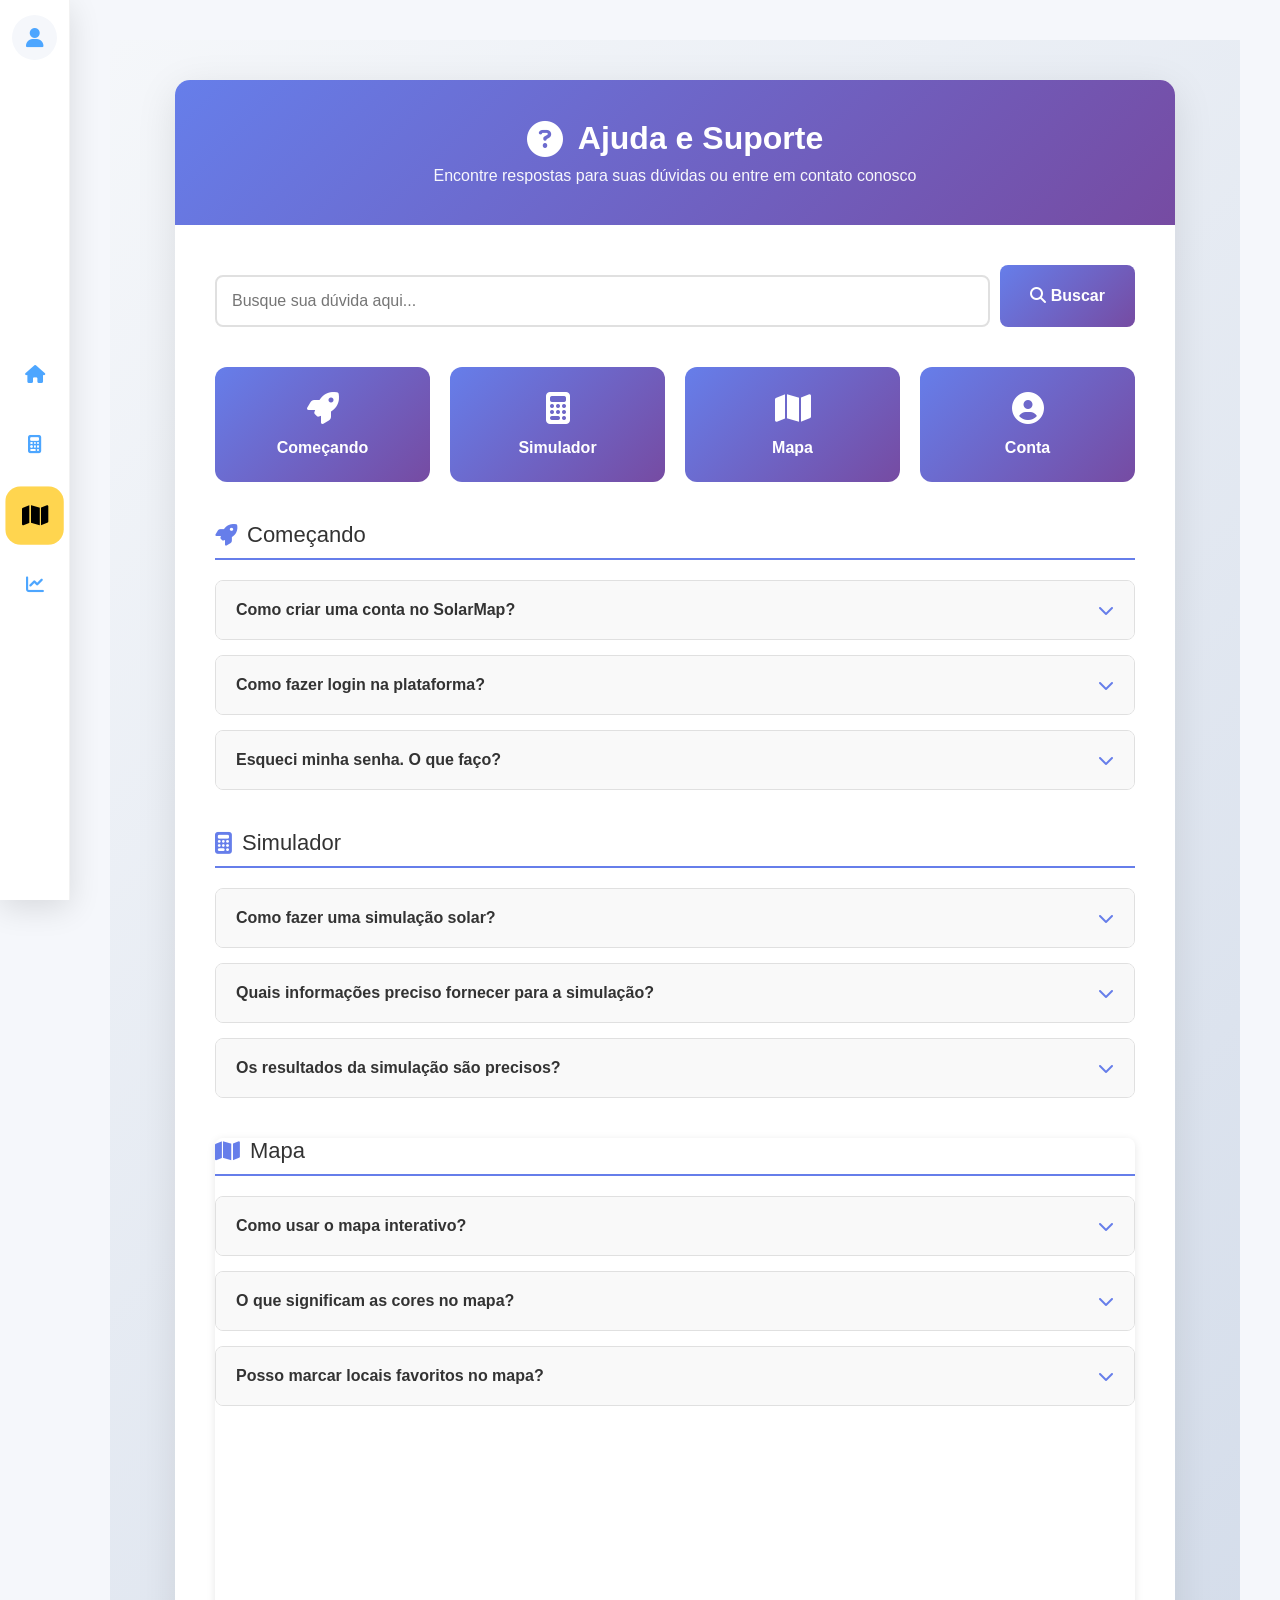
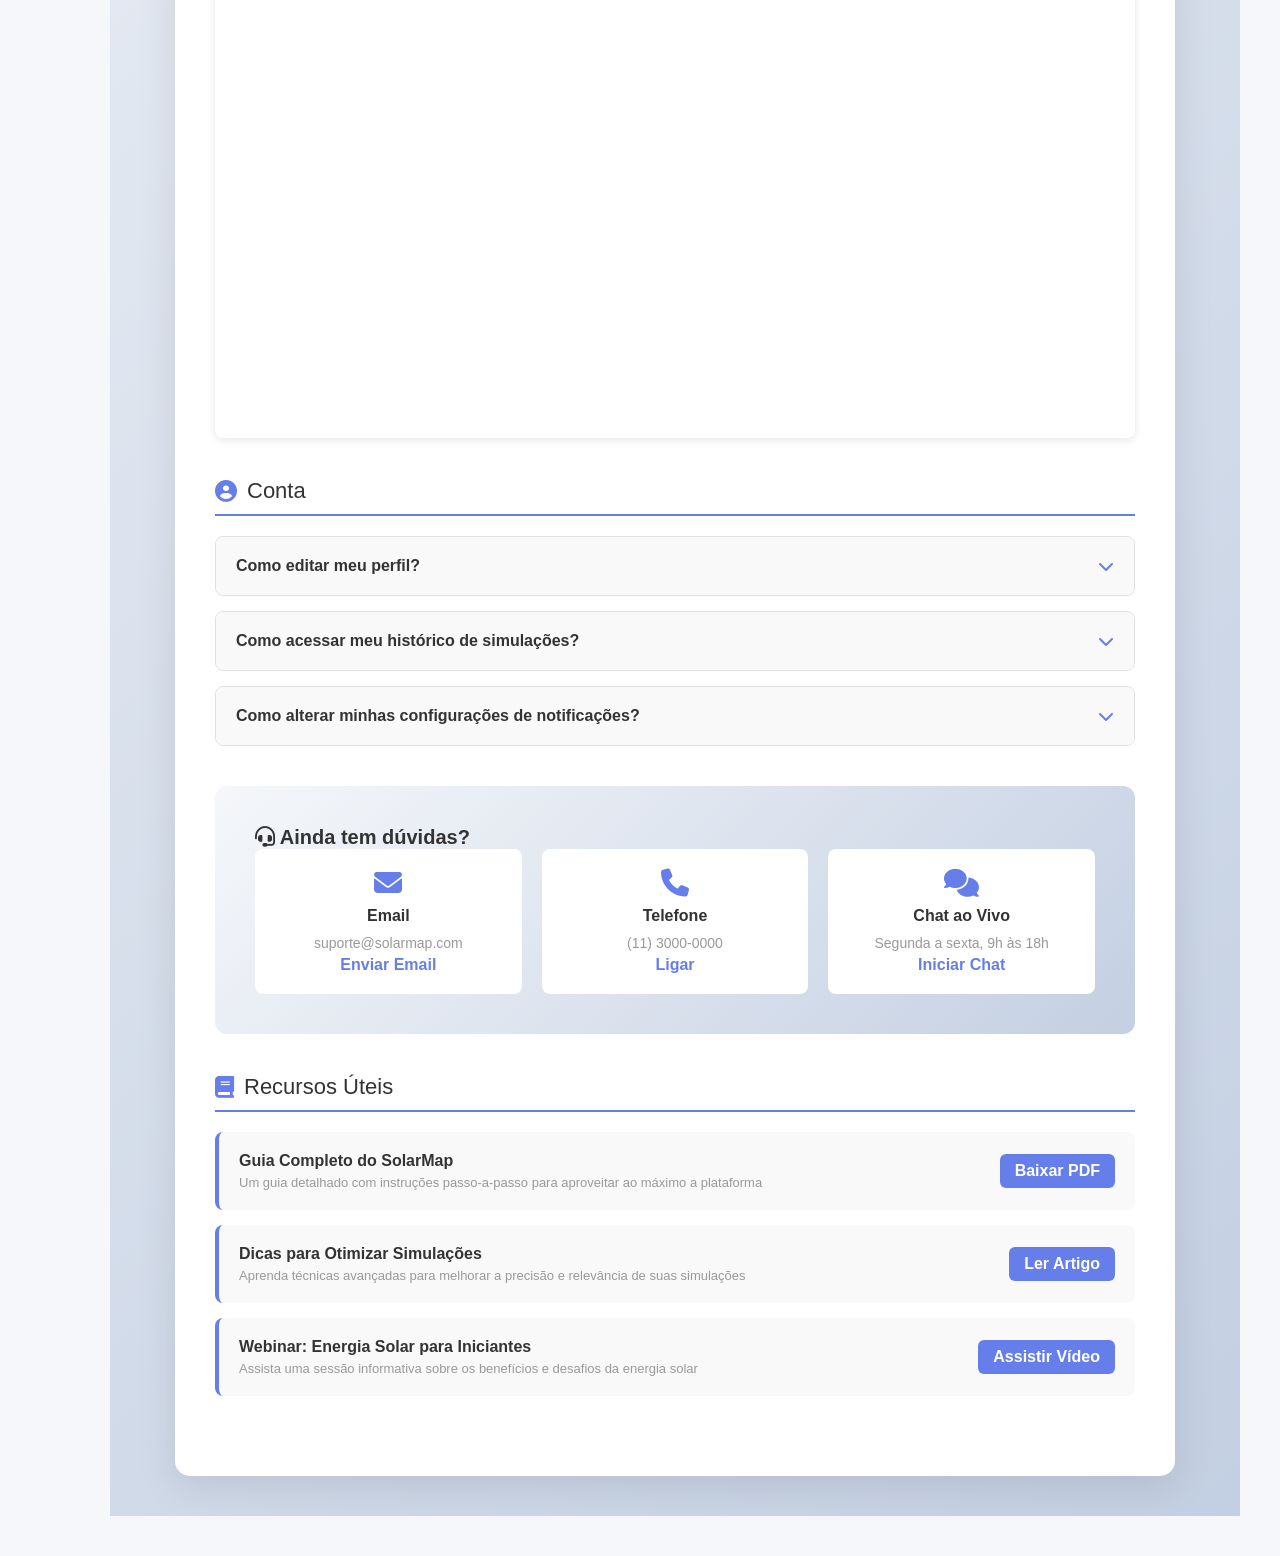
==== Front-End/pages/ajuda.html @ c0f27593 "Implementação das páginas e funcionalidades voltadas ao perfil do usuário" ====
<!DOCTYPE html>
<html lang="pt-BR">

<head>
  <meta charset="UTF-8">
  <meta name="viewport" content="width=device-width, initial-scale=1.0">
  <title>Ajuda e Suporte - SolarMap</title>

  <!-- CSS -->
  <link rel="stylesheet" href="../assets/css/style.css">

  <!-- Ícones -->
  <link href="https://cdnjs.cloudflare.com/ajax/libs/font-awesome/6.5.0/css/all.min.css" rel="stylesheet">

  <style>
    .help-content {
      padding: 40px;
      background: linear-gradient(135deg, #f5f7fa 0%, #c3cfe2 100%);
      min-height: calc(100vh - 80px);
    }

    .help-container-main {
      max-width: 1000px;
      margin: 0 auto;
      background: white;
      border-radius: 15px;
      box-shadow: 0 10px 40px rgba(0, 0, 0, 0.1);
      overflow: hidden;
    }

    .help-header {
      background: linear-gradient(135deg, #667eea 0%, #764ba2 100%);
      padding: 40px;
      color: white;
      text-align: center;
    }

    .help-header h1 {
      margin: 0 0 10px 0;
      font-size: 32px;
      display: flex;
      align-items: center;
      justify-content: center;
      gap: 15px;
    }

    .help-header h1 i {
      font-size: 36px;
    }

    .help-header p {
      margin: 0;
      opacity: 0.95;
      font-size: 16px;
    }

    .help-body {
      padding: 40px;
    }

    .search-section {
      margin-bottom: 40px;
    }

    .search-box {
      display: flex;
      gap: 10px;
      margin-bottom: 20px;
    }

    .search-box input {
      flex: 1;
      padding: 15px;
      border: 2px solid #e0e0e0;
      border-radius: 8px;
      font-size: 16px;
      transition: border-color 0.3s;
    }

    .search-box input:focus {
      outline: none;
      border-color: #667eea;
    }

    .search-box button {
      padding: 15px 30px;
      background: linear-gradient(135deg, #667eea 0%, #764ba2 100%);
      color: white;
      border: none;
      border-radius: 8px;
      font-size: 16px;
      cursor: pointer;
      font-weight: 600;
      transition: transform 0.3s;
    }

    .search-box button:hover {
      transform: translateY(-2px);
    }

    .help-categories {
      display: grid;
      grid-template-columns: repeat(auto-fit, minmax(200px, 1fr));
      gap: 20px;
      margin-bottom: 40px;
    }

    .category-card {
      padding: 25px;
      background: linear-gradient(135deg, #667eea 0%, #764ba2 100%);
      border-radius: 12px;
      color: white;
      cursor: pointer;
      transition: transform 0.3s, box-shadow 0.3s;
      text-align: center;
    }

    .category-card:hover {
      transform: translateY(-5px);
      box-shadow: 0 10px 30px rgba(102, 126, 234, 0.3);
    }

    .category-card i {
      font-size: 32px;
      margin-bottom: 15px;
      display: block;
    }

    .category-card h3 {
      margin: 0;
      font-size: 16px;
    }

    .faq-section {
      margin-bottom: 40px;
    }

    .faq-title {
      font-size: 22px;
      color: #333;
      margin-bottom: 20px;
      padding-bottom: 10px;
      border-bottom: 2px solid #667eea;
      display: flex;
      align-items: center;
      gap: 10px;
    }

    .faq-title i {
      color: #667eea;
    }

    .faq-item {
      background: #f9f9f9;
      border: 1px solid #e0e0e0;
      border-radius: 8px;
      margin-bottom: 15px;
      overflow: hidden;
    }

    .faq-question {
      padding: 20px;
      background: #f9f9f9;
      cursor: pointer;
      display: flex;
      justify-content: space-between;
      align-items: center;
      transition: background 0.3s;
      font-weight: 600;
      color: #333;
    }

    .faq-question:hover {
      background: #f0f0f0;
    }

    .faq-question i {
      color: #667eea;
      transition: transform 0.3s;
    }

    .faq-item.active .faq-question {
      background: #667eea;
      color: white;
    }

    .faq-item.active .faq-question i {
      color: white;
      transform: rotate(180deg);
    }

    .faq-answer {
      display: none;
      padding: 20px;
      color: #555;
      line-height: 1.6;
      background: white;
    }

    .faq-item.active .faq-answer {
      display: block;
    }

    .contact-section {
      background: linear-gradient(135deg, #f5f7fa 0%, #c3cfe2 100%);
      padding: 40px;
      border-radius: 12px;
      margin-bottom: 40px;
    }

    .contact-section h3 {
      margin-top: 0;
      color: #333;
      font-size: 20px;
    }

    .contact-options {
      display: grid;
      grid-template-columns: repeat(auto-fit, minmax(250px, 1fr));
      gap: 20px;
    }

    .contact-option {
      padding: 20px;
      background: white;
      border-radius: 8px;
      text-align: center;
    }

    .contact-option i {
      font-size: 28px;
      color: #667eea;
      margin-bottom: 10px;
      display: block;
    }

    .contact-option h4 {
      margin: 10px 0;
      color: #333;
    }

    .contact-option p {
      margin: 5px 0;
      color: #999;
      font-size: 14px;
    }

    .contact-link {
      color: #667eea;
      text-decoration: none;
      font-weight: 600;
    }

    .contact-link:hover {
      text-decoration: underline;
    }

    .resource-section {
      margin-bottom: 40px;
    }

    .resource-card {
      padding: 20px;
      background: #f9f9f9;
      border-left: 4px solid #667eea;
      border-radius: 8px;
      margin-bottom: 15px;
      display: flex;
      justify-content: space-between;
      align-items: center;
    }

    .resource-info h4 {
      margin: 0 0 5px 0;
      color: #333;
    }

    .resource-info p {
      margin: 0;
      color: #999;
      font-size: 13px;
    }

    .resource-link {
      padding: 8px 15px;
      background: #667eea;
      color: white;
      text-decoration: none;
      border-radius: 6px;
      font-weight: 600;
      transition: background 0.3s;
    }

    .resource-link:hover {
      background: #5568d3;
    }

    @media (max-width: 768px) {
      .help-header h1 {
        flex-direction: column;
        gap: 10px;
      }

      .search-box {
        flex-direction: column;
      }

      .help-categories {
        grid-template-columns: repeat(2, 1fr);
      }

      .contact-options {
        grid-template-columns: 1fr;
      }
    }
  </style>
</head>

<body>

  <!-- SIDEBAR -->
  <aside class="sidebar">
    <div class="profile-container">
      <div class="profile-icon">
        <i class="fas fa-user"></i>
      </div>
      <div class="profile-panel">
        <div class="profile-panel-header">
          <i class="fas fa-user-circle"></i>
          <div class="profile-panel-info">
            <div class="profile-panel-name" id="user-name">Carregando...</div>
            <div class="profile-panel-email" id="user-email">...</div>
          </div>
        </div>
        <ul class="profile-panel-menu">
          <li><a href="./perfil.html"><i class="fas fa-user"></i>Meu Perfil</a></li>
          <li><a href="./configuracoes.html"><i class="fas fa-cog"></i>Configurações</a></li>
          <li><a href="./historico.html"><i class="fas fa-history"></i>Histórico</a></li>
          <li><a href="./ajuda.html"><i class="fas fa-question-circle"></i>Ajuda</a></li>
        </ul>
        <div class="profile-panel-login" id="auth-login-section">
          <a href="./login.html"><i class="fas fa-sign-in-alt"></i>Login</a>
        </div>
        <div class="profile-panel-logout" id="auth-logout-section">
          <a href="#" id="logout-link"><i class="fas fa-sign-out-alt"></i>Sair</a>
        </div>
      </div>
    </div>
    <div class="menu">
      <a href="../index.html" data-label="Início"><i class="fas fa-home"></i></a>
      <a href="./simulador.html" data-label="Simulador"><i class="fas fa-calculator"></i></a>
      <a href="./mapa.html" class="mapa" data-label="Mapa"><i class="fas fa-map"></i></a>
      <a href="./dashboard.html" data-label="Dashboard"><i class="fas fa-chart-line"></i></a>
    </div>
  </aside>

  <!-- CONTEÚDO -->
  <main class="content">
    <section class="help-content">
      <div class="help-container-main">
        
        <!-- HEADER -->
        <div class="help-header">
          <h1><i class="fas fa-question-circle"></i> Ajuda e Suporte</h1>
          <p>Encontre respostas para suas dúvidas ou entre em contato conosco</p>
        </div>

        <!-- CORPO -->
        <div class="help-body">

          <!-- BUSCA -->
          <div class="search-section">
            <div class="search-box">
              <input type="text" id="search-help" placeholder="Busque sua dúvida aqui...">
              <button onclick="searchHelp()">
                <i class="fas fa-search"></i> Buscar
              </button>
            </div>
          </div>

          <!-- CATEGORIAS -->
          <div class="help-categories">
            <div class="category-card" onclick="scrollToCategory('getting-started')">
              <i class="fas fa-rocket"></i>
              <h3>Começando</h3>
            </div>
            <div class="category-card" onclick="scrollToCategory('simulator')">
              <i class="fas fa-calculator"></i>
              <h3>Simulador</h3>
            </div>
            <div class="category-card" onclick="scrollToCategory('map')">
              <i class="fas fa-map"></i>
              <h3>Mapa</h3>
            </div>
            <div class="category-card" onclick="scrollToCategory('account')">
              <i class="fas fa-user-circle"></i>
              <h3>Conta</h3>
            </div>
          </div>

          <!-- FAQ - COMEÇANDO -->
          <div class="faq-section" id="getting-started">
            <div class="faq-title">
              <i class="fas fa-rocket"></i> Começando
            </div>
            
            <div class="faq-item">
              <div class="faq-question">
                <span>Como criar uma conta no SolarMap?</span>
                <i class="fas fa-chevron-down"></i>
              </div>
              <div class="faq-answer">
                Para criar uma conta, clique em "Signup" na página de login. Preencha seus dados pessoais, email e crie uma senha segura. Você receberá um email de confirmação para validar sua conta.
              </div>
            </div>

            <div class="faq-item">
              <div class="faq-question">
                <span>Como fazer login na plataforma?</span>
                <i class="fas fa-chevron-down"></i>
              </div>
              <div class="faq-answer">
                Clique em "Login" na página inicial. Digite seu email e senha nos campos apropriados e clique em "Entrar". Certifique-se de que seu email foi confirmado antes de tentar fazer login.
              </div>
            </div>

            <div class="faq-item">
              <div class="faq-question">
                <span>Esqueci minha senha. O que faço?</span>
                <i class="fas fa-chevron-down"></i>
              </div>
              <div class="faq-answer">
                Na página de login, clique em "Esqueci minha senha". Você será redirecionado para uma página onde deverá inserir seu email. Você receberá um link para redefinir sua senha.
              </div>
            </div>
          </div>

          <!-- FAQ - SIMULADOR -->
          <div class="faq-section" id="simulator">
            <div class="faq-title">
              <i class="fas fa-calculator"></i> Simulador
            </div>
            
            <div class="faq-item">
              <div class="faq-question">
                <span>Como fazer uma simulação solar?</span>
                <i class="fas fa-chevron-down"></i>
              </div>
              <div class="faq-answer">
                Acesse a página do Simulador no menu. Insira o endereço de sua propriedade, informações sobre o telhado e consumo de energia. O sistema calculará automaticamente a viabilidade e potencial de energia solar para sua localização.
              </div>
            </div>

            <div class="faq-item">
              <div class="faq-question">
                <span>Quais informações preciso fornecer para a simulação?</span>
                <i class="fas fa-chevron-down"></i>
              </div>
              <div class="faq-answer">
                Você precisará fornecer: endereço completo, tipo de telhado, área disponível, consumo médio de energia mensal e origens de sombreamento (árvores, edifícios, etc).
              </div>
            </div>

            <div class="faq-item">
              <div class="faq-question">
                <span>Os resultados da simulação são precisos?</span>
                <i class="fas fa-chevron-down"></i>
              </div>
              <div class="faq-answer">
                Nossas simulações utilizam dados de satélite de alta resolução e algoritmos avançados. A precisão é aproximadamente 85-90%. Para resultados mais precisos, recomendamos consultar um profissional especializado.
              </div>
            </div>
          </div>

          <!-- FAQ - MAPA -->
          <div class="faq-section" id="map">
            <div class="faq-title">
              <i class="fas fa-map"></i> Mapa
            </div>
            
            <div class="faq-item">
              <div class="faq-question">
                <span>Como usar o mapa interativo?</span>
                <i class="fas fa-chevron-down"></i>
              </div>
              <div class="faq-answer">
                No mapa, você pode buscar um endereço ou usar a localização atual. Use zoom e movimento do mouse para explorar a área. Os diferentes cores indicam o potencial solar em cada região.
              </div>
            </div>

            <div class="faq-item">
              <div class="faq-question">
                <span>O que significam as cores no mapa?</span>
                <i class="fas fa-chevron-down"></i>
              </div>
              <div class="faq-answer">
                Verde claro = potencial baixo | Verde escuro = potencial médio | Amarelo = potencial alto | Vermelho = potencial muito alto. Quanto mais avermelhado, melhor é o local para instalação solar.
              </div>
            </div>

            <div class="faq-item">
              <div class="faq-question">
                <span>Posso marcar locais favoritos no mapa?</span>
                <i class="fas fa-chevron-down"></i>
              </div>
              <div class="faq-answer">
                Sim! Clique no ícone de favorito em qualquer localização no mapa para salvá-la. Você pode acessar seus locais favoritos a qualquer momento em sua conta.
              </div>
            </div>
          </div>

          <!-- FAQ - CONTA -->
          <div class="faq-section" id="account">
            <div class="faq-title">
              <i class="fas fa-user-circle"></i> Conta
            </div>
            
            <div class="faq-item">
              <div class="faq-question">
                <span>Como editar meu perfil?</span>
                <i class="fas fa-chevron-down"></i>
              </div>
              <div class="faq-answer">
                Clique no ícone de perfil na barra lateral e selecione "Meu Perfil". Você poderá editar suas informações pessoais, endereço e outras configurações. Clique em "Salvar" para confirmar as mudanças.
              </div>
            </div>

            <div class="faq-item">
              <div class="faq-question">
                <span>Como acessar meu histórico de simulações?</span>
                <i class="fas fa-chevron-down"></i>
              </div>
              <div class="faq-answer">
                Clique no ícone de perfil e selecione "Histórico". Você verá todas as simulações realizadas com datas, locais e resultados. Pode visualizar detalhes ou deletar simulações antigas.
              </div>
            </div>

            <div class="faq-item">
              <div class="faq-question">
                <span>Como alterar minhas configurações de notificações?</span>
                <i class="fas fa-chevron-down"></i>
              </div>
              <div class="faq-answer">
                Clique no ícone de perfil e selecione "Configurações". Na seção de Notificações, você pode ativar/desativar diferentes tipos de notificações de acordo com suas preferências.
              </div>
            </div>
          </div>

          <!-- SEÇÃO DE CONTATO -->
          <div class="contact-section">
            <h3><i class="fas fa-headset"></i> Ainda tem dúvidas?</h3>
            <div class="contact-options">
              <div class="contact-option">
                <i class="fas fa-envelope"></i>
                <h4>Email</h4>
                <p>suporte@solarmap.com</p>
                <a href="mailto:suporte@solarmap.com" class="contact-link">Enviar Email</a>
              </div>
              <div class="contact-option">
                <i class="fas fa-phone"></i>
                <h4>Telefone</h4>
                <p>(11) 3000-0000</p>
                <a href="tel:+551130000000" class="contact-link">Ligar</a>
              </div>
              <div class="contact-option">
                <i class="fas fa-comments"></i>
                <h4>Chat ao Vivo</h4>
                <p>Segunda a sexta, 9h às 18h</p>
                <a href="#" class="contact-link">Iniciar Chat</a>
              </div>
            </div>
          </div>

          <!-- RECURSOS ÚTEIS -->
          <div class="resource-section">
            <div class="faq-title">
              <i class="fas fa-book"></i> Recursos Úteis
            </div>
            
            <div class="resource-card">
              <div class="resource-info">
                <h4>Guia Completo do SolarMap</h4>
                <p>Um guia detalhado com instruções passo-a-passo para aproveitar ao máximo a plataforma</p>
              </div>
              <a href="#" class="resource-link">Baixar PDF</a>
            </div>

            <div class="resource-card">
              <div class="resource-info">
                <h4>Dicas para Otimizar Simulações</h4>
                <p>Aprenda técnicas avançadas para melhorar a precisão e relevância de suas simulações</p>
              </div>
              <a href="#" class="resource-link">Ler Artigo</a>
            </div>

            <div class="resource-card">
              <div class="resource-info">
                <h4>Webinar: Energia Solar para Iniciantes</h4>
                <p>Assista uma sessão informativa sobre os benefícios e desafios da energia solar</p>
              </div>
              <a href="#" class="resource-link">Assistir Vídeo</a>
            </div>
          </div>

        </div>
      </div>
    </section>
  </main>

  <!-- Scripts -->
  <script src="../assets/js/config.js"></script>
  <script src="../assets/js/auth.js"></script>
  <script>
    // Verifica autenticação
    function checkAuth() {
      let user = JSON.parse(localStorage.getItem('solarmap_user') || '{}');
      if (!user.email) {
        user.name = 'Usuário Demo';
        user.email = 'demo@solarmap.com';
      }
      document.getElementById('user-name').textContent = user.name || 'Usuário';
      document.getElementById('user-email').textContent = user.email || '';
    }

    // FAQs interativas
    document.querySelectorAll('.faq-question').forEach(question => {
      question.addEventListener('click', function() {
        const parent = this.closest('.faq-item');
        parent.classList.toggle('active');
      });
    });

    // Scroll para categoria
    function scrollToCategory(category) {
      const element = document.getElementById(category);
      element.scrollIntoView({ behavior: 'smooth' });
    }

    // Busca em FAQs
    function searchHelp() {
      const searchTerm = document.getElementById('search-help').value.toLowerCase();
      if (!searchTerm) return;

      document.querySelectorAll('.faq-item').forEach(item => {
        const question = item.querySelector('.faq-question').textContent.toLowerCase();
        const answer = item.querySelector('.faq-answer').textContent.toLowerCase();
        
        if (question.includes(searchTerm) || answer.includes(searchTerm)) {
          item.style.display = 'block';
          item.classList.add('active');
        } else {
          item.style.display = 'none';
        }
      });
    }

    // Inicializa página
    checkAuth();
  </script>
</body>

</html>
---- Front-End/assets/css/style.css ----
:root {
    --azul: #4da6ff;
    --azul-hover: #3399ff;
    --amarelo: #ffd54f;
    --bg: #f5f7fb;
    --branco: #ffffff;
    --texto: #333;
}

/* RESET */
* {
    margin: 0;
    padding: 0;
    box-sizing: border-box;
    font-family: 'Segoe UI', sans-serif;
}

body {
    background: var(--bg);
}

/* SIDEBAR */
.sidebar {
    width: 70px;
    height: 100vh;
    background: var(--branco);
    position: fixed;
    top: 0;
    left: 0;
    display: flex;
    flex-direction: column;
    align-items: center;
    padding-top: 15px;
    box-shadow: 0 8px 32px rgba(0, 0, 0, 0.12);
    z-index: 1000;
    backdrop-filter: blur(10px);
    border-right: 1px solid rgba(0, 0, 0, 0.05);
}

.menu {
    display: flex;
    flex-direction: column;
    gap: 25px;
    align-items: center;
    flex: 1;
    justify-content: center;
}

/* MAPA */
#map {
    width: 100%;
    height: 900px;
    border-radius: 8px;
    box-shadow: 0 2px 8px rgba(0, 0, 0, 0.1);
}

.menu a {
    width: 45px;
    height: 45px;
    display: flex;
    align-items: center;
    justify-content: center;
    color: var(--azul);
    border-radius: 12px;
    font-size: 18px;
    text-decoration: none;
    transition: all 0.3s cubic-bezier(0.4, 0, 0.2, 1);
    position: relative;
}

.menu a::after {
    content: attr(data-label);
    position: absolute;
    left: 100%;
    margin-left: 15px;
    background: var(--azul);
    color: white;
    padding: 8px 12px;
    border-radius: 8px;
    white-space: nowrap;
    font-size: 13px;
    font-weight: 600;
    opacity: 0;
    visibility: hidden;
    transform: translateX(-5px);
    transition: all 0.3s cubic-bezier(0.4, 0, 0.2, 1);
    pointer-events: none;
    box-shadow: 0 4px 12px rgba(77, 166, 255, 0.3);
}

.menu a:hover::after {
    opacity: 1;
    visibility: visible;
    transform: translateX(0);
}

.menu a:hover {
    background: rgba(77, 166, 255, 0.15);
    color: var(--azul);
    transform: scale(1.1);
}

.menu a.active {
    background: var(--azul);
    color: white;
}

.menu a.mapa {
    background: var(--amarelo);
    color: black;
    transform: scale(1.3);
}

.menu a.mapa::after {
    background: var(--amarelo);
    color: black;
    box-shadow: 0 4px 12px rgba(255, 213, 79, 0.3);
}

.menu a.mapa:hover {
    background: var(--amarelo);
    color: black;
}

/* NAVBAR */
.navbar {
    display: none;
}

.logo {
    font-size: 20px;
    font-weight: bold;
    color: var(--azul);
    display: flex;
    align-items: center;
    justify-content: center;
}

.navbar-logo {
    height: 55px;
    width: auto;
    object-fit: contain;
    transition: all 0.3s ease;
    margin-left: -15px;
}

.navbar-logo:hover {
    transform: scale(1.05);
}

.nav-actions {
    display: flex;
    align-items: center;
    gap: 20px;
}

.login-btn {
    background: linear-gradient(135deg, var(--azul) 0%, var(--azul-hover) 100%);
    color: white;
    padding: 10px 24px;
    border-radius: 8px;
    text-decoration: none;
    font-weight: 600;
    font-size: 14px;
    transition: all 0.3s cubic-bezier(0.4, 0, 0.2, 1);
    border: none;
    cursor: pointer;
    box-shadow: 0 4px 12px rgba(77, 166, 255, 0.3);
    display: inline-block;
}

.login-btn:hover {
    transform: translateY(-2px);
    box-shadow: 0 6px 20px rgba(77, 166, 255, 0.5);
    background: linear-gradient(135deg, var(--azul-hover) 0%, #2680cc 100%);
}

.login-btn:active {
    transform: translateY(0);
    box-shadow: 0 2px 8px rgba(77, 166, 255, 0.3);
}

.profile-icon {
    width: 45px;
    height: 45px;
    border-radius: 50%;
    background: var(--bg);
    display: flex;
    align-items: center;
    justify-content: center;
    color: var(--azul);
    font-size: 20px;
    cursor: pointer;
    transition: all 0.3s cubic-bezier(0.4, 0, 0.2, 1);
    border: 2px solid transparent;
    position: relative;
}

.profile-icon::after {
    content: 'Perfil';
    position: absolute;
    left: 100%;
    margin-left: 15px;
    background: var(--azul);
    color: white;
    padding: 8px 12px;
    border-radius: 8px;
    white-space: nowrap;
    font-size: 13px;
    font-weight: 600;
    opacity: 0;
    visibility: hidden;
    transform: translateX(-5px);
    transition: all 0.3s cubic-bezier(0.4, 0, 0.2, 1);
    pointer-events: none;
    box-shadow: 0 4px 12px rgba(77, 166, 255, 0.3);
}

.profile-icon:hover::after {
    opacity: 1;
    visibility: visible;
    transform: translateX(0);
}

.profile-icon:hover {
    background: var(--azul);
    color: white;
    transform: scale(1.1);
    border-color: var(--azul);
    box-shadow: 0 4px 12px rgba(77, 166, 255, 0.3);
}

.profile-container {
    position: relative;
    display: flex;
    flex-direction: column;
    align-items: center;
    width: 100%;
}

.profile-panel {
    position: absolute;
    top: 0;
    left: 100%;
    margin-left: 10px;
    background: white;
    border-radius: 12px;
    box-shadow: 0 8px 32px rgba(0, 0, 0, 0.15);
    min-width: 250px;
    border: 1px solid #e0e0e0;
    opacity: 0;
    visibility: hidden;
    transform: translateX(-10px);
    transition: all 0.3s cubic-bezier(0.4, 0, 0.2, 1);
    z-index: 1001;
}

.profile-panel.active {
    opacity: 1;
    visibility: visible;
    transform: translateX(0);
}

.profile-panel-header {
    padding: 15px 20px;
    border-bottom: 1px solid #f0f0f0;
    display: flex;
    align-items: center;
    gap: 10px;
}

.profile-panel-header i {
    color: var(--azul);
    font-size: 24px;
}

.profile-panel-info {
    display: flex;
    flex-direction: column;
}

.profile-panel-name {
    font-weight: 600;
    color: var(--texto);
    font-size: 14px;
}

.profile-panel-email {
    color: #999;
    font-size: 12px;
    margin-top: 2px;
}

.profile-panel-menu {
    padding: 10px 0;
    list-style: none;
}

.profile-panel-menu li {
    border-bottom: 1px solid #f5f5f5;
}

.profile-panel-menu li:last-child {
    border-bottom: none;
}

.profile-panel-menu a {
    display: flex;
    align-items: center;
    gap: 12px;
    padding: 12px 20px;
    color: var(--texto);
    text-decoration: none;
    font-size: 14px;
    transition: all 0.2s ease;
}

.profile-panel-menu a:hover {
    background: var(--bg);
    color: var(--azul);
    padding-left: 24px;
}

.profile-panel-menu a i {
    width: 16px;
    text-align: center;
    color: inherit;
}

.profile-panel-login {
    padding: 10px 0;
    border-top: 1px solid #f0f0f0;
    text-align: center;
}

.profile-panel-login a {
    background: linear-gradient(135deg, var(--azul) 0%, var(--azul-hover) 100%);
    color: white;
    display: inline-flex;
    align-items: center;
    gap: 12px;
    padding: 10px 16px;
    border-radius: 6px;
    text-decoration: none;
    transition: all 0.2s ease;
    font-size: 13px;
    font-weight: 600;
}

.profile-panel-login a:hover {
    transform: translateY(-2px);
    box-shadow: 0 4px 12px rgba(77, 166, 255, 0.3);
}

.profile-panel-logout {
    padding: 10px 0;
    border-top: 1px solid #f0f0f0;
    text-align: center;
}

.profile-panel-logout a {
    color: #dc3545;
    display: inline-flex;
    align-items: center;
    gap: 12px;
    padding: 12px 20px;
    transition: all 0.2s ease;
}

.profile-panel-logout a:hover {
    background: #dc3545;
    color: white;
    border-radius: 6px;
}

/* CONTENT */
.content {
    margin-left: 70px;
    padding: 40px;
}

/* HERO */
.hero {
    margin-bottom: 40px;
}

.hero h1 {
    font-size: 32px;
    margin-bottom: 10px;
}

.hero p {
    margin-bottom: 20px;
}

/* HERO HIGHLIGHT */
.hero-highlight {
    width: 100vw;
    height: 100vh;
    margin: 0;
    padding: 0;
    margin-left: -70px;
    position: relative;
    overflow: hidden;
    display: flex;
    align-items: center;
    justify-content: center;
    background: linear-gradient(135deg, var(--bg) 0%, #f0f5ff 100%);
}

.hero-highlight-wrapper {
    display: flex;
    align-items: center;
    justify-content: center;
    width: 100%;
    height: 100%;
    padding: 0;
}

.hero-highlight-image {
    width: 100%;
    height: 100%;
    object-fit: cover;
    border-radius: 0;
    box-shadow: none;
    transition: all 0.5s cubic-bezier(0.4, 0, 0.2, 1);
}

.hero-highlight-image:hover {
    transform: scale(1.02);
    box-shadow: inset 0 0 30px rgba(0, 0, 0, 0.1);
}

/* HERO BOX */
.hero-box {
    background: var(--branco);
    border-radius: 20px;
    padding: 40px;
    display: flex;
    align-items: center;
    gap: 40px;
    box-shadow: 0 10px 30px rgba(0, 0, 0, 0.05);
}

.hero-text {
    flex: 1;
}

.hero-text h1 {
    font-size: 36px;
    margin-bottom: 15px;
}

.hero-text p {
    margin-bottom: 10px;
    color: #555;
}

.hero-image img {
    width: 400px;
    border-radius: 16px;
}

/* BOTÕES */
.btn {
    background: var(--azul);
    color: white;
    padding: 10px 20px;
    border-radius: 10px;
    text-decoration: none;
    margin-right: 10px;
    display: inline-block;
}

.btn:hover {
    background: var(--azul-hover);
}

.btn.secondary {
    background: var(--amarelo);
    color: black;
}

/* CARDS */
.cards {
    display: flex;
    gap: 20px;
    margin-top: 20px;
}

.card {
    background: var(--branco);
    padding: 20px;
    border-radius: 16px;
    flex: 1;
    box-shadow: 0 5px 15px rgba(0, 0, 0, 0.05);
}

.card-mapa {
    background: linear-gradient(135deg, #4da6ff, #1e88e5);
    color: white;
}

.card-simulador {
    background: linear-gradient(135deg, #ffd54f, #fbc02d);
    color: black;
}

.card-dashboard {
    background: linear-gradient(135deg, #66bb6a, #43a047);
    color: white;
}

.chart-grid {
    display: grid;
    grid-template-columns: repeat(auto-fit, minmax(280px, 1fr));
    gap: 20px;
    margin-top: 20px;
}

.card canvas {
    width: 100% !important;
    height: 300px !important;
}

.history-card ul {
    list-style: none;
    margin: 0;
    padding: 0;
}

.history-card li {
    padding: 12px 0;
    border-bottom: 1px solid #eee;
}

.history-card li:last-child {
    border-bottom: none;
}

.history-row {
    display: flex;
    justify-content: space-between;
    gap: 12px;
    align-items: center;
    flex-wrap: wrap;
}

.history-row span {
    display: block;
    min-width: 120px;
}



/* INPUT */
input {
    width: 100%;
    padding: 10px;
    margin-top: 10px;
    border-radius: 8px;
    border: 1px solid #ddd;
}

/* FOOTER */
.footer {
    position: fixed;
    bottom: 0;
    left: 90px;
    width: calc(100% - 90px);
    background: white;
    padding: 10px;
    text-align: center;
}

/* LOGIN PAGE */
.login-page {
    background: linear-gradient(135deg, var(--azul) 0%, #1e88e5 100%);
    min-height: 100vh;
    display: flex;
    align-items: center;
    justify-content: center;
    padding: 20px;
}

.login-container {
    display: flex;
    max-width: 1000px;
    width: 100%;
    gap: 40px;
    align-items: center;
}

.login-box {
    background: var(--branco);
    border-radius: 20px;
    padding: 50px 40px;
    box-shadow: 0 20px 60px rgba(0, 0, 0, 0.3);
    flex: 0 0 400px;
    animation: slideIn 0.5s ease-out;
}

@keyframes slideIn {
    from {
        opacity: 0;
        transform: translateY(20px);
    }
    to {
        opacity: 1;
        transform: translateY(0);
    }
}

.login-header {
    text-align: center;
    margin-bottom: 40px;
}

.login-logo {
    font-size: 50px;
    margin-bottom: 15px;
}

.login-logo-svg {
    width: 140px;
    height: auto;
    margin: 0 auto 15px auto;
    display: block;
}

.login-header h1 {
    font-size: 32px;
    color: var(--azul);
    font-weight: bold;
    margin-bottom: 5px;
}

.login-header p {
    color: #999;
    font-size: 14px;
}

/* FORM */
.login-form {
    display: flex;
    flex-direction: column;
    gap: 20px;
}

.form-group {
    display: flex;
    flex-direction: column;
}

.form-group label {
    color: var(--texto);
    font-weight: 600;
    margin-bottom: 8px;
    font-size: 14px;
}

.form-group label i {
    margin-right: 8px;
    color: var(--azul);
}

.form-group input {
    padding: 12px 15px;
    border: 2px solid #e0e0e0;
    border-radius: 10px;
    font-size: 14px;
    transition: 0.3s;
    width: 100%;
    margin-top: 0 !important;
}

.form-group input:focus {
    outline: none;
    border-color: var(--azul);
    box-shadow: 0 0 0 3px rgba(77, 166, 255, 0.1);
}

.form-group input::placeholder {
    color: #ccc;
}

/* CHECKBOX */
.form-check {
    display: flex;
    align-items: center;
    gap: 8px;
    margin-top: 10px;
}

.form-check input[type="checkbox"] {
    width: 18px;
    height: 18px;
    cursor: pointer;
    accent-color: var(--azul);
    margin: 0;
}

.form-check label {
    cursor: pointer;
    font-size: 14px;
    color: #666;
    margin: 0;
}

/* BOTÃO LOGIN */
.btn-login {
    background: linear-gradient(135deg, var(--azul), #1e88e5);
    color: white;
    padding: 12px 20px;
    border: none;
    border-radius: 10px;
    font-size: 16px;
    font-weight: bold;
    cursor: pointer;
    transition: 0.3s;
    margin-top: 15px;
}

.btn-login:hover {
    background: linear-gradient(135deg, var(--azul-hover), #1565c0);
    transform: translateY(-2px);
    box-shadow: 0 10px 20px rgba(77, 166, 255, 0.3);
}

.btn-login i {
    margin-right: 8px;
}

/* FOOTER LINKS */
.login-footer {
    text-align: center;
    margin-top: 25px;
    padding-top: 20px;
    border-top: 1px solid #f0f0f0;
    font-size: 13px;
}

.login-footer a {
    color: var(--azul);
    text-decoration: none;
    transition: 0.3s;
}

.login-footer a:hover {
    color: var(--azul-hover);
    text-decoration: underline;
}

.login-footer .divider {
    color: #ddd;
    margin: 0 10px;
}

/* SIGNUP SECTION */
.signup-section {
    text-align: center;
    margin-top: 20px;
    color: #999;
    font-size: 14px;
}

.signup-link {
    color: var(--azul);
    font-weight: bold;
    text-decoration: none;
    transition: 0.3s;
}

.signup-link:hover {
    color: var(--azul-hover);
    text-decoration: underline;
}

/* ILUSTRAÇÃO LATERAL */
.login-illustration {
    flex: 1;
    display: flex;
    align-items: center;
    justify-content: center;
    color: white;
    text-align: center;
}

.illustration-content {
    animation: float 3s ease-in-out infinite;
}

@keyframes float {
    0%, 100% {
        transform: translateY(0px);
    }
    50% {
        transform: translateY(-20px);
    }
}

.illustration-content i {
    font-size: 100px;
    display: block;
    margin-bottom: 20px;
    opacity: 0.9;
}

.illustration-content h2 {
    font-size: 28px;
    margin-bottom: 10px;
    font-weight: bold;
}

.illustration-content p {
    font-size: 16px;
    opacity: 0.9;
    max-width: 300px;
}

/* RESPONSIVO */
@media (max-width: 900px) {
    .login-illustration {
        display: none;
    }

    .login-box {
        flex: 0 0 100%;
        max-width: 400px;
    }
}

@media (max-width: 768px) {

    .login-page {
        padding: 20px;
    }

    .login-container {
        gap: 20px;
    }

    .login-box {
        padding: 40px 25px;
        flex: 1;
    }

    .login-header h1 {
        font-size: 24px;
    } /* --FIM DO LOGIN-- */

    .sidebar {
        width: 100%;
        height: 70px;
        bottom: 0;
        top: auto;
        flex-direction: row;
    }

    .menu {
        flex-direction: row;
    }

    .navbar {
        left: 0;
        width: 100%;
    }

    .content {
        margin-left: 0;
        margin-bottom: 80px;
        padding: 20px;
    }

    .cards {
        flex-direction: column;
    }

    .footer {
        display: none;
    }

    /* HERO BOX */
    .hero-box {
        background: var(--branco);
        border-radius: 20px;
        padding: 40px;
        display: flex;
        align-items: center;
        gap: 40px;
        box-shadow: 0 10px 30px rgba(0, 0, 0, 0.05);
    }

    .hero-text {
        flex: 1;
    }

    .hero-text h1 {
        font-size: 36px;
        margin-bottom: 15px;
    }

    .hero-text p {
        margin-bottom: 10px;
        color: #555;
    }

    .hero-image img {
        width: 400px;
        border-radius: 16px;
    }

    /* NAV ACTIONS (login + perfil) */
    .nav-actions {
        display: flex;
        align-items: center;
        gap: 15px;
    }

    /* Ícone perfil */
    .profile-icon {
        width: 40px;
        height: 40px;
        border-radius: 50%;
        background: var(--azul);
        display: flex;
        align-items: center;
        justify-content: center;
        color: white;
        font-size: 18px;
        cursor: pointer;
        transition: 0.3s;
    }

    .profile-icon:hover {
        background: var(--azul-hover);
        transform: scale(1.1);
    }
}

/* ===== MENSAGENS DE ERRO/SUCESSO ===== */
.message {
    padding: 12px 15px;
    border-radius: 8px;
    font-size: 14px;
    margin-bottom: 15px;
    display: flex;
    align-items: center;
    animation: slideDown 0.3s ease-in-out;
}

@keyframes slideDown {
    from {
        opacity: 0;
        transform: translateY(-10px);
    }
    to {
        opacity: 1;
        transform: translateY(0);
    }
}

.message.error {
    background-color: #ffebee;
    color: #c62828;
    border-left: 4px solid #c62828;
}

.message.success {
    background-color: #e8f5e9;
    color: #2e7d32;
    border-left: 4px solid #2e7d32;
}

.message.warning {
    background-color: #fff3cd;
    color: #856404;
    border-left: 4px solid #ffc107;
}

.message.info {
    background-color: #e3f2fd;
    color: #1976d2;
    border-left: 4px solid #1976d2;
}

/* Desabilitar botões durante processamento */
button:disabled {
    opacity: 0.7;
    cursor: not-allowed;
}

/* ===== HERO PRINCIPAL - NOVA VERSÃO ===== */
.hero-main {
    width: 100vw;
    height: calc(100vh - 70px);
    margin: 0;
    padding: 0;
    margin-left: -90px;
    margin-top: -70px;
    background-image: url('../images/background0.png');
    background-size: cover;
    background-position: center;
    background-attachment: fixed;
    position: relative;
    overflow: visible;
    display: flex;
    align-items: center;
    justify-content: center;
    z-index: 10;
}

/* Overlay escuro suave */
.hero-overlay {
    position: absolute;
    top: 0;
    left: 0;
    width: 100%;
    height: 100%;
    background: rgba(0, 0, 0, 0.50);
    z-index: 1;
}

/* Sombra gradiente lateral (esquerda para direita) */
.hero-shadow-gradient {
    position: absolute;
    top: 0;
    left: 0;
    width: 100%;
    height: 100%;
    background: linear-gradient(
        to right,
        rgba(0, 0, 0, 0.08) 0%,
        rgba(0, 0, 0, 0.04) 25%,
        rgba(0, 0, 0, 0.01) 50%,
        rgba(0, 0, 0, 0) 80%
    );
    z-index: 2;
    pointer-events: none;
}

.hero-main-wrapper {
    width: 100%;
    height: 100%;
    display: flex;
    align-items: center;
    justify-content: space-between;
    padding: 60px 80px;
    padding-left: calc(90px + 80px);
    position: relative;
    z-index: 3;
    gap: 80px;
    max-width: 100%;
    margin: 0;
}

/* LOGO CONTAINER (LEFT SIDE) */
.hero-logo-container {
    flex: 1;
    display: flex;
    align-items: center;
    justify-content: center;
    min-width: 250px;
    min-height: 350px;
    animation: fadeInLeft 0.8s ease-out;
}

@keyframes fadeInLeft {
    from {
        opacity: 0;
        transform: translateX(-30px);
    }
    to {
        opacity: 1;
        transform: translateX(0);
    }
}

.hero-logo {
    width: 100%;
    height: 100%;
    object-fit: contain;
    max-width: 400px;
    max-height: 400px;
    filter: drop-shadow(0 10px 30px rgba(0, 0, 0, 0.2));
    transition: all 0.5s cubic-bezier(0.4, 0, 0.2, 1);
}

.hero-logo-container:hover .hero-logo {
    filter: drop-shadow(0 15px 40px rgba(0, 0, 0, 0.3));
    transform: scale(1.02);
}

/* CONTENT CONTAINER (RIGHT SIDE) */
.hero-content {
    flex: 1;
    display: flex;
    flex-direction: column;
    justify-content: center;
    color: white;
    animation: fadeInRight 0.8s ease-out 0.2s both;
}

@keyframes fadeInRight {
    from {
        opacity: 0;
        transform: translateX(30px);
    }
    to {
        opacity: 1;
        transform: translateX(0);
    }
}

/* TÍTULO */
.hero-title {
    font-family: 'Poppins', 'Montserrat', sans-serif;
    font-size: 42px;
    font-weight: 800;
    line-height: 1.3;
    margin-bottom: 30px;
    color: #1a3a52;
    letter-spacing: -0.5px;
    word-spacing: 0.05em;
    text-shadow: 0 2px 4px rgba(0, 0, 0, 0.1);
}

/* Destaque 1 - PONTO IDEAL (Azul mais escuro) */
.highlight-primary {
    color: #1a3a52;
    font-weight: 900;
    display: inline-block;
}

/* Destaque 2 - SATÉLITE (Dourado) */
.highlight-secondary {
    color: #d4a535;
    font-weight: 900;
    display: inline-block;
}

/* DESCRIÇÃO */
.hero-description {
    font-family: 'Poppins', 'Inter', sans-serif;
    font-size: 15px;
    line-height: 1.8;
    color: #2a2a2a;
    margin-bottom: 40px;
    max-width: 600px;
    letter-spacing: 0.3px;
    font-weight: 400;
}

/* BOTÃO CTA */
.hero-cta-button {
    display: inline-flex;
    align-items: center;
    justify-content: center;
    background: linear-gradient(135deg, #d4a535, #c49428);
    color: #1a3a52;
    padding: 16px 50px;
    border-radius: 50px;
    text-decoration: none;
    font-weight: 800;
    font-size: 15px;
    font-family: 'Poppins', 'Montserrat', sans-serif;
    border: 2px solid transparent;
    transition: all 0.4s cubic-bezier(0.4, 0, 0.2, 1);
    width: fit-content;
    box-shadow: 0 10px 30px rgba(212, 165, 53, 0.3);
    cursor: pointer;
    text-transform: uppercase;
    letter-spacing: 0.5px;
    position: relative;
    overflow: hidden;
}

.hero-cta-button::before {
    content: '';
    position: absolute;
    width: 100%;
    height: 100%;
    background: linear-gradient(135deg, #c49428, #b08620);
    top: 0;
    left: -100%;
    transition: left 0.4s cubic-bezier(0.4, 0, 0.2, 1);
    z-index: -1;
}

.hero-cta-button:hover::before {
    left: 0;
}

.hero-cta-button:hover {
    transform: scale(1.05);
    box-shadow: 0 15px 40px rgba(212, 165, 53, 0.5);
}

.hero-cta-button:active {
    transform: scale(0.98);
}

/* ===== RESPONSIVIDADE ===== */
@media (max-width: 1200px) {
    .hero-main-wrapper {
        padding: 40px;
        gap: 40px;
    }

    .hero-title {
        font-size: 36px;
    }

    .hero-logo {
        max-width: 550px;
        max-height: 550px;
    }

    .hero-description {
        font-size: 14px;
        max-width: 550px;
    }

    .hero-cta-button {
        padding: 14px 40px;
        font-size: 14px;
    }
}

@media (max-width: 992px) {
    .hero-main-wrapper {
        flex-direction: row;
        justify-content: center;
        padding: 40px 30px;
        gap: 30px;
    }

    .hero-logo-container {
        min-width: auto;
        flex: 1;
        max-width: 550px;
    }

    .hero-content {
        align-items: flex-start;
        text-align: left;
        flex: 1;
    }

    .hero-title {
        font-size: 32px;
        max-width: 100%;
    }

    .hero-description {
        max-width: 100%;
    }
}

@media (max-width: 768px) {
    .hero-main {
        height: 100vh;
        width: 100vw;
        margin-left: -20px;
        margin-top: -20px;
        margin-right: -20px;
    }

    .hero-main-wrapper {
        flex-direction: column;
        padding: 30px 20px;
        gap: 25px;
    }

    .hero-logo-container {
        order: 1;
        max-width: 360px;
        min-width: auto;
    }

    .hero-logo {
        max-width: 360px;
        max-height: 400px;
    }

    .hero-content {
        order: 2;
        align-items: center;
        text-align: center;
    }

    .hero-title {
        font-size: 24px;
        line-height: 1.4;
        margin-bottom: 20px;
    }

    .hero-description {
        font-size: 13px;
        line-height: 1.6;
        margin-bottom: 25px;
        max-width: 100%;
    }

    .hero-cta-button {
        padding: 12px 30px;
        font-size: 13px;
        width: 100%;
        max-width: 350px;
        justify-content: center;
    }
}

@media (max-width: 480px) {
    .hero-main-wrapper {
        padding: 20px 15px;
        gap: 20px;
    }

    .hero-title {
        font-size: 18px;
    }

    .hero-logo-container {
        max-width: 250px;
    }

    .hero-logo {
        max-width: 250px;
        max-height: 290px;
    }

    .hero-description {
        font-size: 12px;
    }

    .hero-cta-button {
        padding: 10px 20px;
        font-size: 11px;
    }
}

/* ===== BOTÃO FLUTUANTE PARA PESQUISA DE CEP ===== */
.floating-button {
    position: fixed;
    bottom: 30px;
    right: 30px;
    width: 60px;
    height: 60px;
    background: linear-gradient(135deg, var(--azul), #1e88e5);
    border: none;
    border-radius: 50%;
    cursor: pointer;
    box-shadow: 0 8px 24px rgba(77, 166, 255, 0.4);
    display: flex;
    align-items: center;
    justify-content: center;
    color: white;
    font-size: 24px;
    transition: all 0.3s cubic-bezier(0.4, 0, 0.2, 1);
    z-index: 999;
}

.floating-button:hover {
    transform: scale(1.15) translateY(-5px);
    box-shadow: 0 12px 32px rgba(77, 166, 255, 0.6);
}

.floating-button:active {
    transform: scale(0.95);
}

/* ===== MODAL DE PESQUISA DE CEP ===== */
.modal-overlay {
    display: none;
    position: fixed;
    top: 0;
    left: 0;
    width: 100%;
    height: 100%;
    background: rgba(0, 0, 0, 0.5);
    backdrop-filter: blur(4px);
    z-index: 1001;
    animation: fadeIn 0.3s ease-in-out;
}

.modal-overlay.active {
    display: flex;
    align-items: center;
    justify-content: center;
}

@keyframes fadeIn {
    from {
        opacity: 0;
    }
    to {
        opacity: 1;
    }
}

.modal-content {
    background: white;
    border-radius: 20px;
    padding: 40px;
    width: 90%;
    max-width: 500px;
    box-shadow: 0 20px 60px rgba(0, 0, 0, 0.3);
    animation: slideUp 0.4s cubic-bezier(0.4, 0, 0.2, 1);
}

@keyframes slideUp {
    from {
        opacity: 0;
        transform: translateY(30px);
    }
    to {
        opacity: 1;
        transform: translateY(0);
    }
}

.modal-header {
    display: flex;
    justify-content: space-between;
    align-items: center;
    margin-bottom: 30px;
    border-bottom: 2px solid var(--bg);
    padding-bottom: 20px;
}

.modal-header h2 {
    font-size: 24px;
    color: var(--azul);
    margin: 0;
}

.modal-close {
    background: none;
    border: none;
    font-size: 28px;
    color: #999;
    cursor: pointer;
    transition: all 0.2s;
}

.modal-close:hover {
    color: var(--texto);
    transform: rotate(90deg);
}

.cep-input-group {
    display: flex;
    gap: 10px;
    margin-bottom: 20px;
}

.cep-input-group input {
    flex: 1;
    padding: 12px 15px;
    border: 2px solid #e0e0e0;
    border-radius: 10px;
    font-size: 16px;
    transition: 0.3s;
}

.cep-input-group input:focus {
    outline: none;
    border-color: var(--azul);
    box-shadow: 0 0 0 3px rgba(77, 166, 255, 0.1);
}

.cep-input-group button {
    padding: 12px 30px;
    background: linear-gradient(135deg, var(--azul), #1e88e5);
    color: white;
    border: none;
    border-radius: 10px;
    font-weight: 600;
    cursor: pointer;
    transition: all 0.3s;
}

.cep-input-group button:hover {
    transform: translateY(-2px);
    box-shadow: 0 6px 20px rgba(77, 166, 255, 0.4);
}

.cep-input-group button:disabled {
    opacity: 0.6;
    cursor: not-allowed;
    transform: none;
}

.modal-message {
    padding: 12px 15px;
    border-radius: 8px;
    font-size: 14px;
    margin-top: 15px;
    display: none;
    animation: slideDown 0.3s ease-in-out;
}

.modal-message.show {
    display: block;
}

.modal-message.error {
    background-color: #ffebee;
    color: #c62828;
    border-left: 4px solid #c62828;
}

.modal-message.success {
    background-color: #e8f5e9;
    color: #2e7d32;
    border-left: 4px solid #2e7d32;
}

/* ===== PAINEL LATERAL DE ANÁLISE SOLAR ===== */
.solar-panel {
    position: fixed;
    right: 0;
    top: 0;
    width: 400px;
    height: 100vh;
    background: white;
    box-shadow: -8px 0 24px rgba(0, 0, 0, 0.15);
    z-index: 1000;
    display: none;
    flex-direction: column;
    transform: translateX(100%);
    transition: transform 0.4s cubic-bezier(0.4, 0, 0.2, 1);
    overflow-y: auto;
}

.solar-panel.active {
    display: flex;
    transform: translateX(0);
}

.solar-panel-header {
    background: linear-gradient(135deg, var(--azul), #1e88e5);
    color: white;
    padding: 30px 25px;
    display: flex;
    justify-content: space-between;
    align-items: flex-start;
    gap: 15px;
}

.solar-panel-header-content h2 {
    font-size: 22px;
    margin: 0 0 10px 0;
}

.solar-panel-header-content p {
    font-size: 13px;
    opacity: 0.9;
    margin: 0;
}

.solar-panel-close {
    background: none;
    border: none;
    color: white;
    font-size: 24px;
    cursor: pointer;
    transition: all 0.2s;
    padding: 0;
    min-width: 24px;
    text-align: center;
}

.solar-panel-close:hover {
    transform: rotate(90deg);
}

.solar-panel-content {
    flex: 1;
    padding: 25px;
    overflow-y: auto;
}

.solar-info-card {
    background: var(--bg);
    border-radius: 12px;
    padding: 18px;
    margin-bottom: 18px;
    border-left: 4px solid var(--azul);
    transition: all 0.2s;
}

.solar-info-card:hover {
    transform: translateX(5px);
    box-shadow: 0 4px 12px rgba(77, 166, 255, 0.15);
}

.solar-info-card h3 {
    font-size: 13px;
    color: #666;
    text-transform: uppercase;
    letter-spacing: 0.5px;
    margin: 0 0 8px 0;
    font-weight: 600;
}

.solar-info-card .value {
    font-size: 24px;
    font-weight: bold;
    color: var(--azul);
    margin: 0;
}

.solar-info-card .unit {
    font-size: 13px;
    color: #999;
    margin-left: 5px;
}

.solar-info-card .description {
    font-size: 12px;
    color: #666;
    margin-top: 8px;
    line-height: 1.4;
}

.potential-badge {
    display: inline-block;
    padding: 8px 16px;
    border-radius: 20px;
    font-weight: 600;
    font-size: 14px;
    margin-top: 10px;
    text-align: center;
}

.potential-badge.high {
    background: #e8f5e9;
    color: #2e7d32;
    border: 2px solid #4caf50;
}

.potential-badge.medium {
    background: #fff3cd;
    color: #856404;
    border: 2px solid #ffc107;
}

.potential-badge.low {
    background: #ffebee;
    color: #c62828;
    border: 2px solid #f44336;
}

.solar-message {
    background: #e3f2fd;
    border-left: 4px solid var(--azul);
    padding: 15px;
    border-radius: 8px;
    font-size: 14px;
    color: #1565c0;
    margin-bottom: 20px;
    line-height: 1.5;
}

.solar-button {
    width: 100%;
    padding: 14px;
    background: linear-gradient(135deg, var(--amarelo), #fbc02d);
    color: black;
    border: none;
    border-radius: 10px;
    font-weight: 600;
    font-size: 14px;
    cursor: pointer;
    transition: all 0.3s;
    margin-top: 15px;
}

.solar-button:hover {
    transform: translateY(-2px);
    box-shadow: 0 6px 20px rgba(255, 213, 79, 0.4);
}

.solar-button:disabled {
    opacity: 0.6;
    cursor: not-allowed;
}

.loading-spinner {
    display: inline-block;
    width: 18px;
    height: 18px;
    border: 3px solid var(--bg);
    border-top-color: var(--azul);
    border-radius: 50%;
    animation: spin 0.8s linear infinite;
    margin-right: 8px;
}

@keyframes spin {
    to {
        transform: rotate(360deg);
    }
}

/* ===== RESPONSIVIDADE PARA MÓVEL ===== */
@media (max-width: 768px) {
    .floating-button {
        bottom: 20px;
        right: 20px;
        width: 55px;
        height: 55px;
        font-size: 20px;
    }

    .solar-panel {
        width: 100%;
        max-width: 85vw;
        right: auto;
        left: 0;
        transform: translateX(-100%);
    }

    .solar-panel.active {
        transform: translateX(0);
    }

    .modal-content {
        width: 95%;
        padding: 30px 20px;
    }

    .solar-panel-content {
        padding: 20px 15px;
    }

    .solar-info-card {
        padding: 15px;
        margin-bottom: 15px;
    }
}
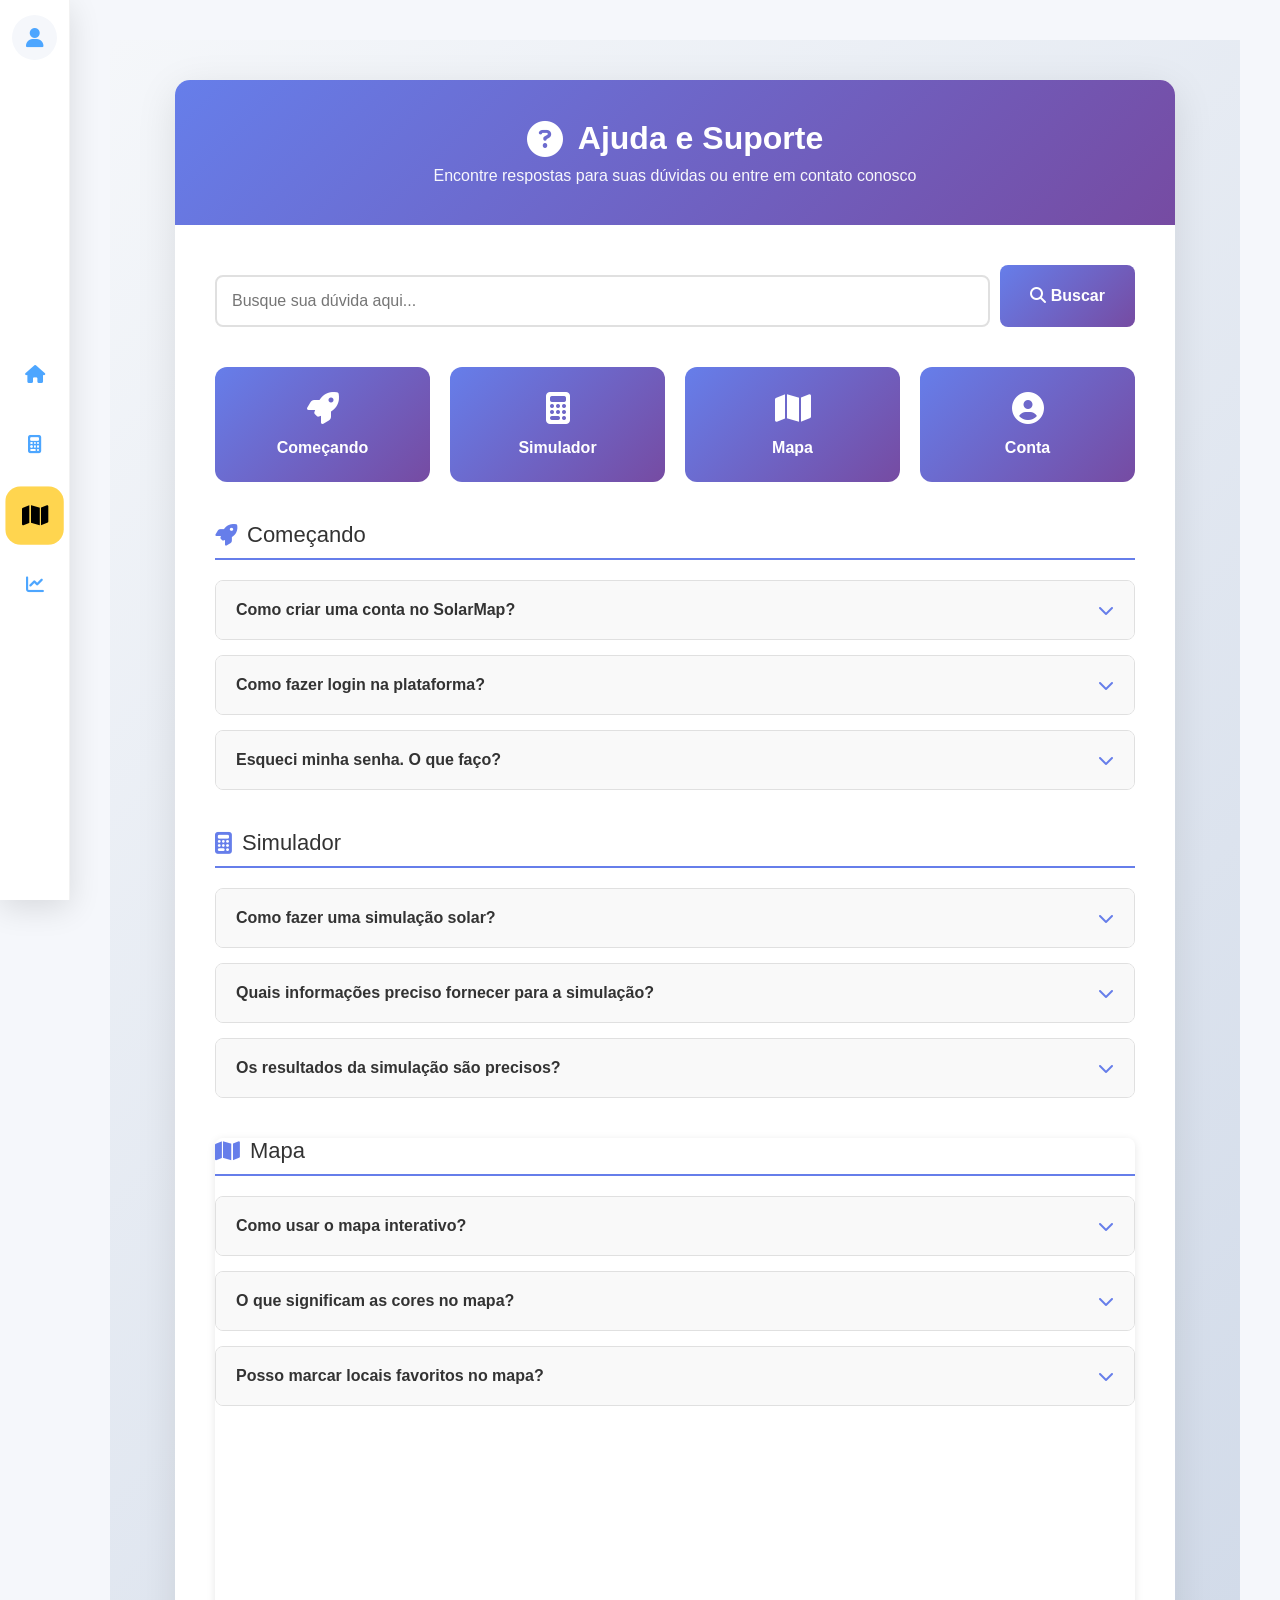
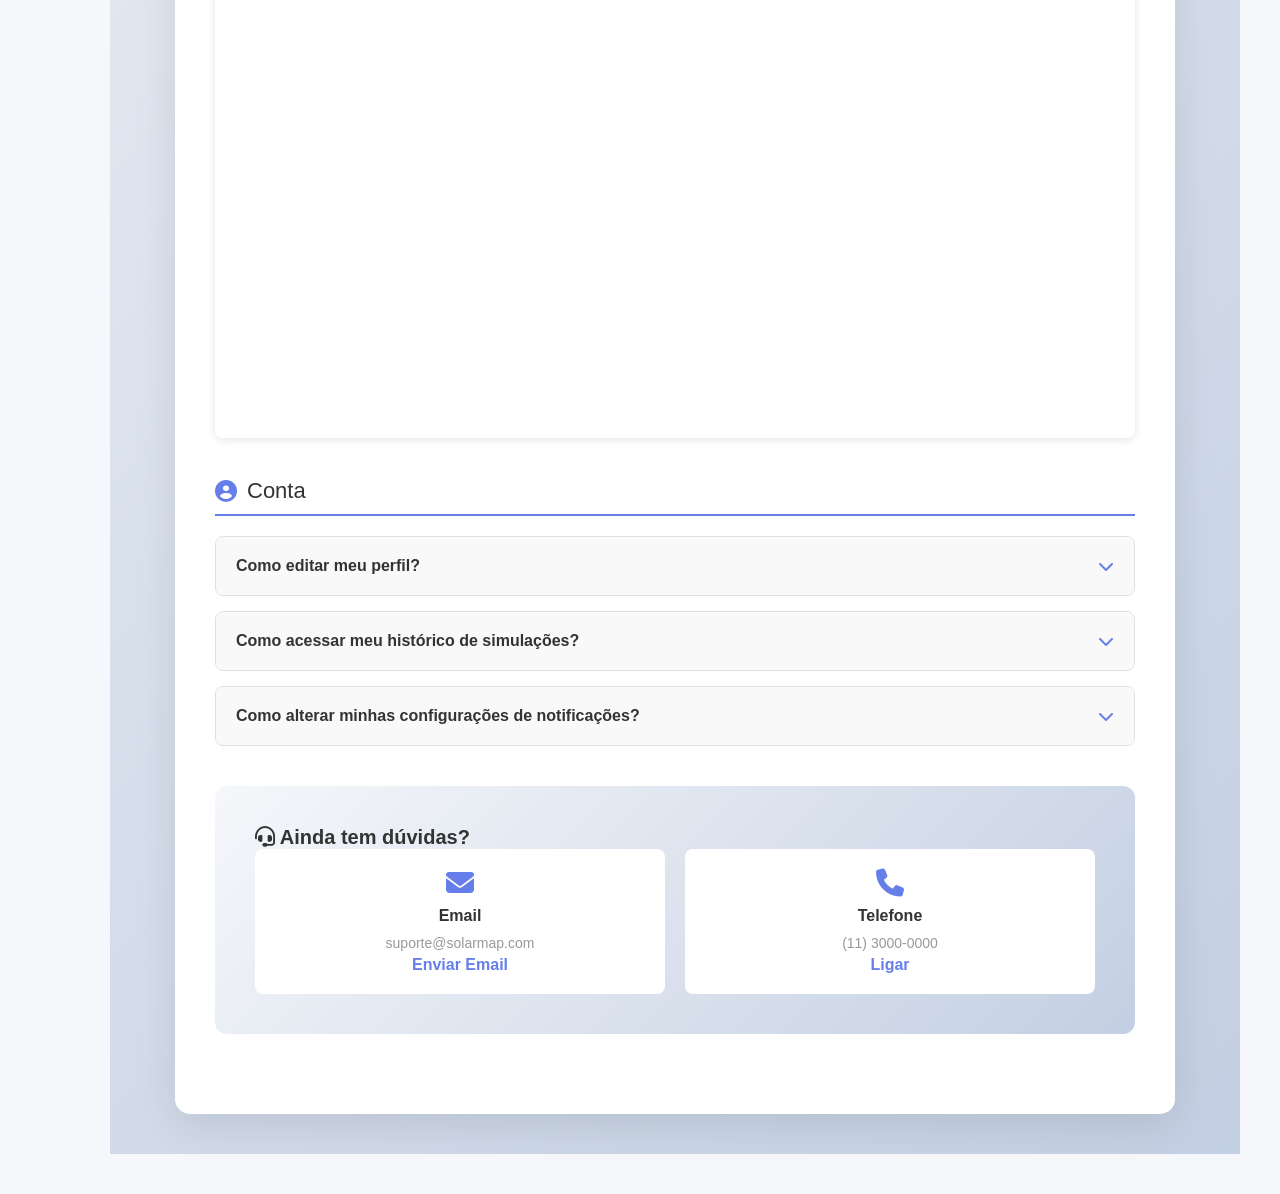
==== commit 0e5133e7: "Ajustes gerais  de navegação e autenticação" ====
--- a/Front-End/pages/ajuda.html
+++ b/Front-End/pages/ajuda.html
@@ -560,45 +560,8 @@
                 <i class="fas fa-phone"></i>
                 <h4>Telefone</h4>
                 <p>(11) 3000-0000</p>
-                <a href="tel:+551130000000" class="contact-link">Ligar</a>
-              </div>
-              <div class="contact-option">
-                <i class="fas fa-comments"></i>
-                <h4>Chat ao Vivo</h4>
-                <p>Segunda a sexta, 9h às 18h</p>
-                <a href="#" class="contact-link">Iniciar Chat</a>
-              </div>
-            </div>
-          </div>
-
-          <!-- RECURSOS ÚTEIS -->
-          <div class="resource-section">
-            <div class="faq-title">
-              <i class="fas fa-book"></i> Recursos Úteis
-            </div>
-            
-            <div class="resource-card">
-              <div class="resource-info">
-                <h4>Guia Completo do SolarMap</h4>
-                <p>Um guia detalhado com instruções passo-a-passo para aproveitar ao máximo a plataforma</p>
-              </div>
-              <a href="#" class="resource-link">Baixar PDF</a>
-            </div>
-
-            <div class="resource-card">
-              <div class="resource-info">
-                <h4>Dicas para Otimizar Simulações</h4>
-                <p>Aprenda técnicas avançadas para melhorar a precisão e relevância de suas simulações</p>
-              </div>
-              <a href="#" class="resource-link">Ler Artigo</a>
-            </div>
-
-            <div class="resource-card">
-              <div class="resource-info">
-                <h4>Webinar: Energia Solar para Iniciantes</h4>
-                <p>Assista uma sessão informativa sobre os benefícios e desafios da energia solar</p>
-              </div>
-              <a href="#" class="resource-link">Assistir Vídeo</a>
+                <a href="" class="contact-link">Ligar</a>
+              </div>
             </div>
           </div>
 
@@ -611,17 +574,6 @@
   <script src="../assets/js/config.js"></script>
   <script src="../assets/js/auth.js"></script>
   <script>
-    // Verifica autenticação
-    function checkAuth() {
-      let user = JSON.parse(localStorage.getItem('solarmap_user') || '{}');
-      if (!user.email) {
-        user.name = 'Usuário Demo';
-        user.email = 'demo@solarmap.com';
-      }
-      document.getElementById('user-name').textContent = user.name || 'Usuário';
-      document.getElementById('user-email').textContent = user.email || '';
-    }
-
     // FAQs interativas
     document.querySelectorAll('.faq-question').forEach(question => {
       question.addEventListener('click', function() {
@@ -653,9 +605,6 @@
         }
       });
     }
-
-    // Inicializa página
-    checkAuth();
   </script>
 </body>
 
